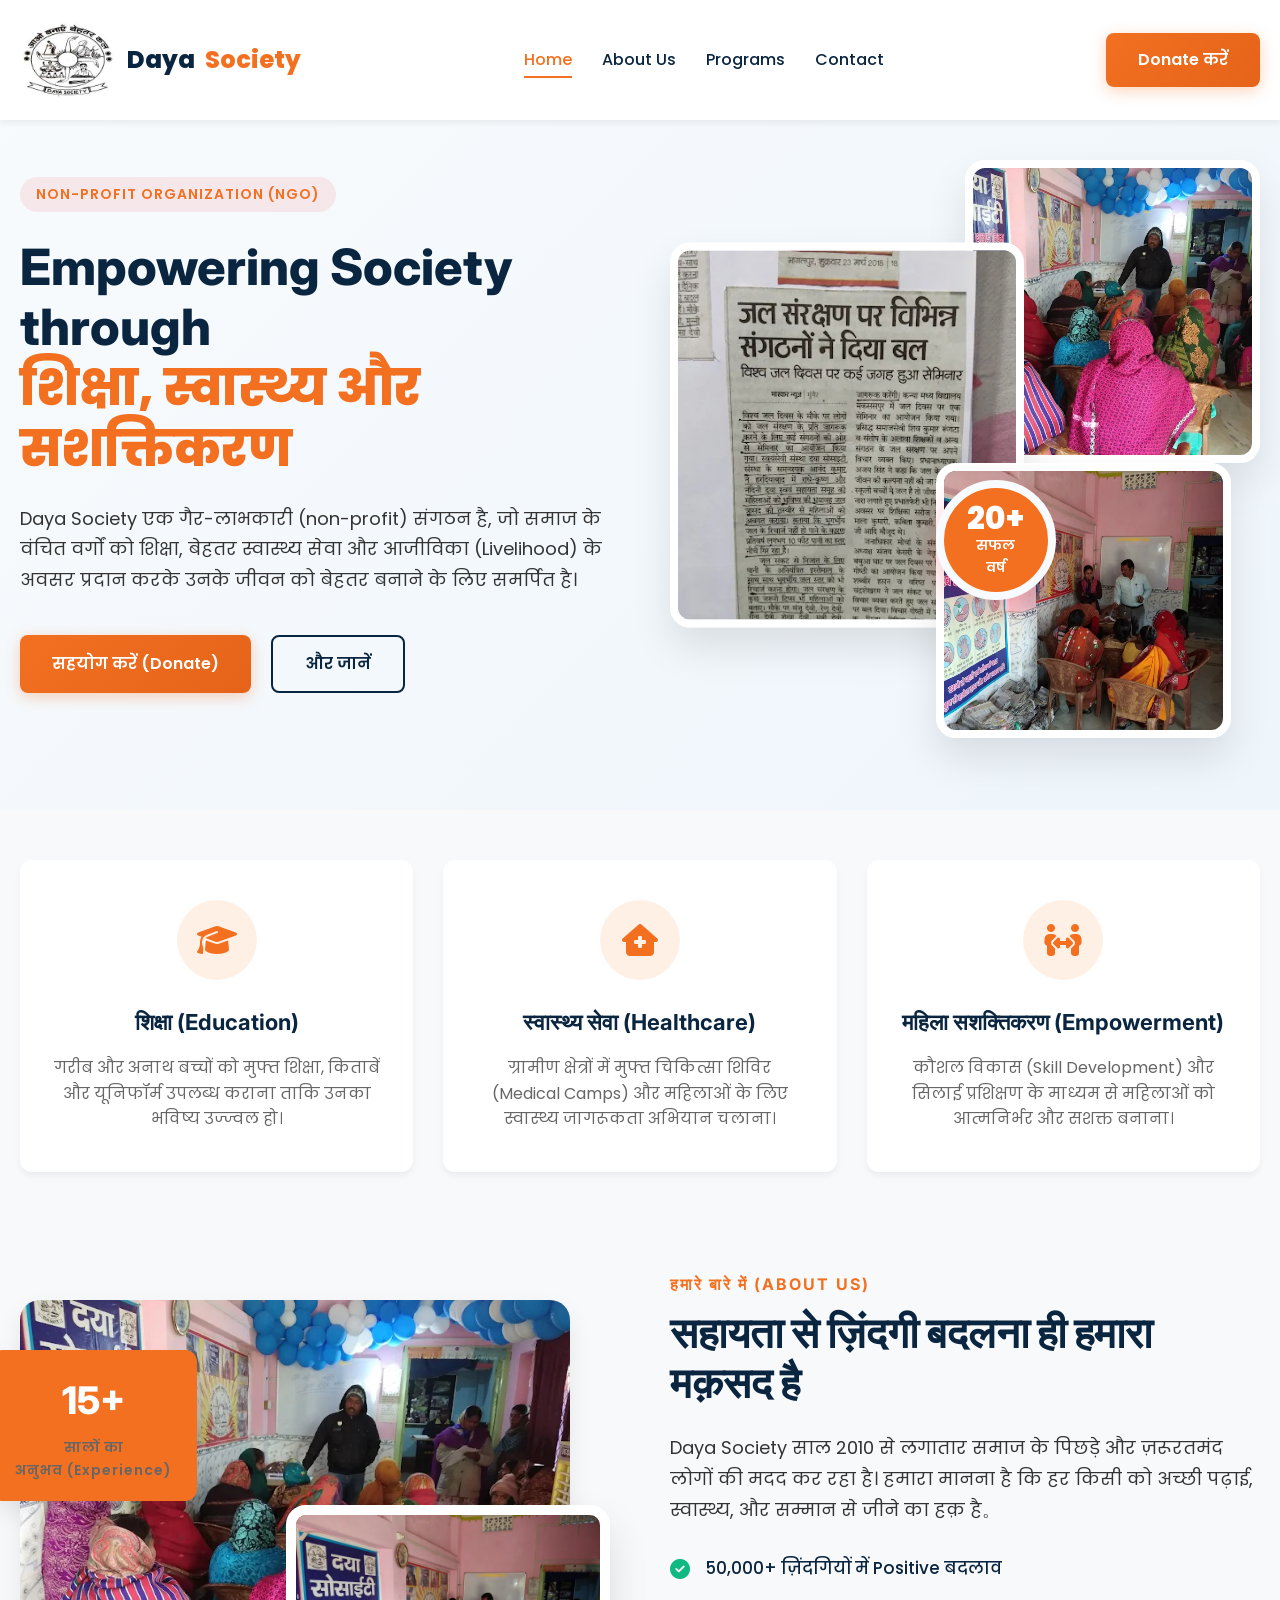
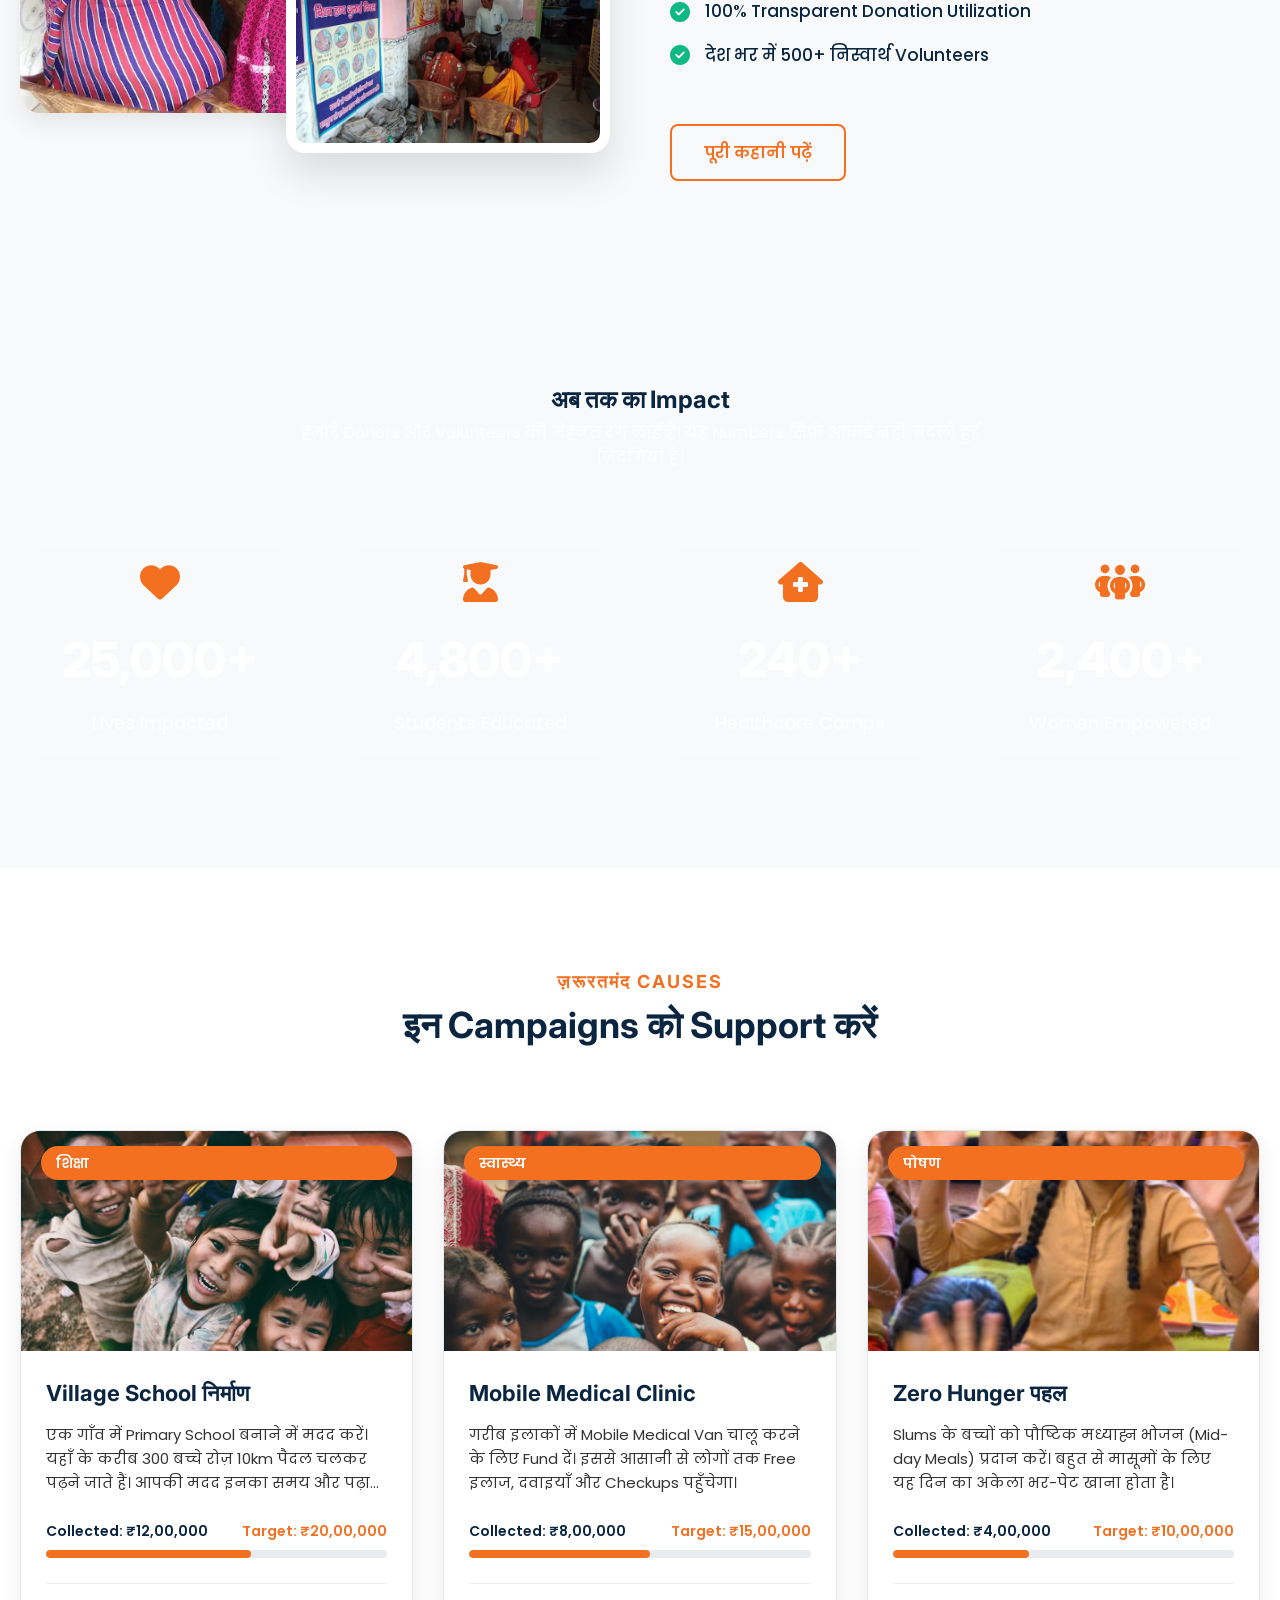
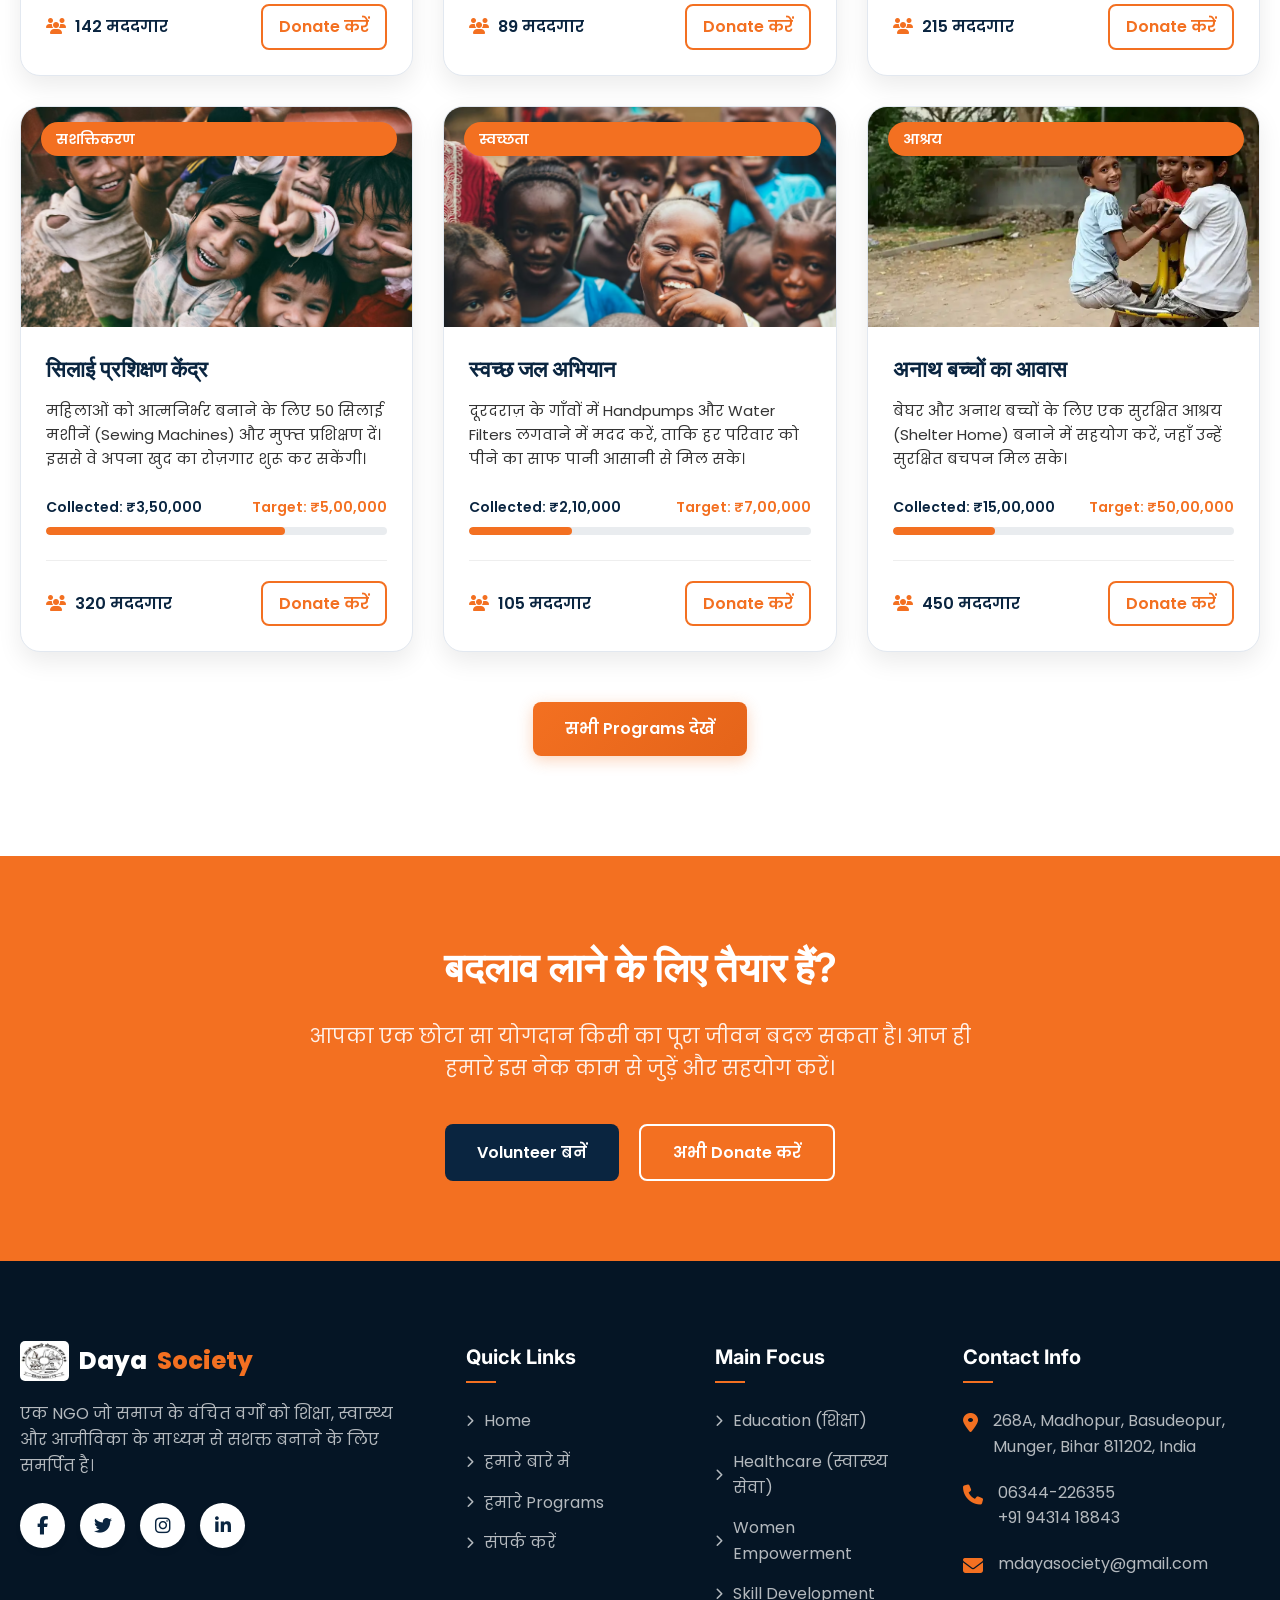
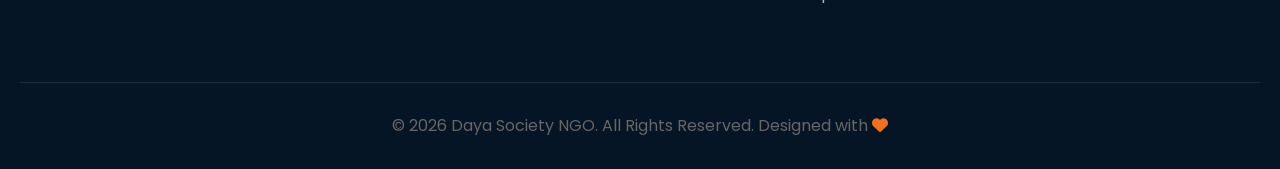
==== index.html @ f386c87f "update name" ====
<!DOCTYPE html>
<html lang="en">

<head>
    <meta charset="UTF-8">
    <meta name="viewport" content="width=device-width, initial-scale=1.0">
    <title>Daya Society | Making a Difference Together</title>
    <!-- Font Awesome for Icons -->
    <link rel="stylesheet" href="https://cdnjs.cloudflare.com/ajax/libs/font-awesome/6.4.0/css/all.min.css">
    <!-- Custom CSS -->
    <link rel="stylesheet" href="style.css">
</head>

<body>

    <!-- NAVBAR -->
    <nav class="navbar" id="navbar" style="margin-bottom: 300px;">
        <div class="container">
            <a href="ngo.html" class="logo">
                <img src="images/logo.jfif" alt="Daya Society Logo" style="height: 80px; border-radius: 5px;">
                Daya<span>Society</span>
            </a>

            <div class="nav-links" id="navLinks">
                <a href="ngo.html" class="nav-link active">Home</a>
                <a href="about.html" class="nav-link">About Us</a>
                <a href="programs.html" class="nav-link">Programs</a>
                <a href="contact.html" class="nav-link">Contact</a>
                <div class="nav-btns d-mobile">
                    <a href="donate.html" class="btn btn-primary">Donate करें</a>
                </div>
            </div>

            <div class="nav-btns">
                <a href="donate.html" class="btn btn-primary">Donate करें</a>
            </div>

            <i class="fa-solid fa-bars mobile-menu-btn" id="menuBtn"></i>
        </div>
    </nav>

    <!-- HERO SECTION -->
    <header class="hero">
        <div class="container">
            <div class="hero-split">
                <!-- Left: Info -->
                <div class="hero-text-side">
                    <div class="hero-badge">NON-PROFIT ORGANIZATION (NGO)</div>
                    <h1>Empowering Society through<br><span>शिक्षा, स्वास्थ्य और सशक्तिकरण</span></h1>
                    <p>Daya Society एक गैर-लाभकारी (non-profit) संगठन है, जो समाज के वंचित वर्गों को शिक्षा, बेहतर
                        स्वास्थ्य सेवा और आजीविका (Livelihood) के अवसर प्रदान करके उनके जीवन को बेहतर बनाने के लिए
                        समर्पित है।</p>
                    <div class="hero-btns">
                        <a href="donate.html" class="btn btn-primary">सहयोग करें (Donate)</a>
                        <a href="about.html" class="btn btn-outline"
                            style="border-color: var(--secondary); color: var(--secondary);">और जानें</a>
                    </div>
                </div>

                <!-- Right: Gallery -->
                <div class="hero-gallery-side">
                    <div class="hero-gallery">
                        <img src="images/unnamed.webp" alt="Daya Society Activity 1" class="gallery-img img-1">
                        <img src="images/unnamed (1).webp" alt="Daya Society Activity 2" class="gallery-img img-2">
                        <img src="images/unnamed (2).webp" alt="Daya Society Activity 3" class="gallery-img img-3">
                        <div class="experience-circle">
                            <span class="exp-number">20+</span>
                            <span class="exp-text">सफल<br>वर्ष</span>
                        </div>
                    </div>
                </div>
            </div>
        </div>
    </header>

    <!-- FEATURES OVERVIEW -->
    <div class="container feature-container">
        <div class="features-grid">
            <div class="feature-card">
                <div class="feature-icon">
                    <i class="fa-solid fa-graduation-cap"></i>
                </div>
                <h3>शिक्षा (Education)</h3>
                <p>गरीब और अनाथ बच्चों को मुफ्त शिक्षा, किताबें और यूनिफॉर्म उपलब्ध कराना ताकि उनका भविष्य उज्ज्वल हो।
                </p>
            </div>
            <div class="feature-card">
                <div class="feature-icon">
                    <i class="fa-solid fa-house-medical"></i>
                </div>
                <h3>स्वास्थ्य सेवा (Healthcare)</h3>
                <p>ग्रामीण क्षेत्रों में मुफ्त चिकित्सा शिविर (Medical Camps) और महिलाओं के लिए स्वास्थ्य जागरूकता
                    अभियान चलाना।</p>
            </div>
            <div class="feature-card">
                <div class="feature-icon">
                    <i class="fa-solid fa-people-arrows"></i>
                </div>
                <h3>महिला सशक्तिकरण (Empowerment)</h3>
                <p>कौशल विकास (Skill Development) और सिलाई प्रशिक्षण के माध्यम से महिलाओं को आत्मनिर्भर और सशक्त बनाना।
                </p>
            </div>
        </div>
    </div>

    <!-- ABOUT SECTION -->
    <section class="section about-preview">
        <div class="container">
            <div class="about-split">
                <div class="about-img-wrapper">
                    <img src="images/unnamed (1).webp" alt="Volunteers helping children" class="about-img-1">
                    <img src="images/unnamed (2).webp" alt="Smiling children" class="about-img-2">
                    <div class="experience-badge">
                        <h2>15+</h2>
                        <p>सालों का<br>अनुभव (Experience)</p>
                    </div>
                </div>

                <div class="about-content">
                    <h3>हमारे बारे में (About Us)</h3>
                    <h2>सहायता से ज़िंदगी बदलना ही हमारा मक़सद है</h2>
                    <p>Daya Society साल 2010 से लगातार समाज के पिछड़े और ज़रूरतमंद लोगों की मदद कर रहा है। हमारा
                        मानना है कि हर किसी को अच्छी पढ़ाई, स्वास्थ्य, और सम्मान से जीने का हक़ है。</p>

                    <ul class="about-list">
                        <li><i class="fa-solid fa-circle-check"></i> 50,000+ ज़िंदगियों में Positive बदलाव</li>
                        <li><i class="fa-solid fa-circle-check"></i> 100% Transparent Donation Utilization</li>
                        <li><i class="fa-solid fa-circle-check"></i> देश भर में 500+ निस्वार्थ Volunteers</li>
                    </ul>

                    <a href="about.html" class="btn btn-outline" style="margin-top: 20px;">पूरी कहानी पढ़ें</a>
                </div>
            </div>
        </div>
    </section>

    <!-- IMPACT STATS -->
    <section class="impact-section">
        <div class="container">
            <div class="section-header">
                <h2>अब तक का Impact</h2>
                <p class="section-subtitle" style="color: rgba(255,255,255,0.8);">हमारे Donors और Volunteers की मेहनत
                    रंग लाई है। यह Numbers सिर्फ आंकड़े नहीं, बदली हुई ज़िंदगियां हैं।</p>
            </div>

            <div class="stats-grid">
                <div class="stat-item">
                    <i class="fa-solid fa-heart stat-icon"></i>
                    <div class="stat-number" id="count1">50000</div>
                    <div class="stat-text">Lives Impacted</div>
                </div>
                <div class="stat-item">
                    <i class="fa-solid fa-user-graduate stat-icon"></i>
                    <div class="stat-number" id="count2">10000</div>
                    <div class="stat-text">Students Educated</div>
                </div>
                <div class="stat-item">
                    <i class="fa-solid fa-house-medical stat-icon"></i>
                    <div class="stat-number" id="count3">500</div>
                    <div class="stat-text">Healthcare Camps</div>
                </div>
                <div class="stat-item">
                    <i class="fa-solid fa-people-group stat-icon"></i>
                    <div class="stat-number" id="count4">5000</div>
                    <div class="stat-text">Women Empowered</div>
                </div>
            </div>
        </div>
    </section>

    <!-- FEATURED CAUSES -->
    <section class="section causes-bg">
        <div class="container">
            <div class="section-header">
                <h3 style="color: var(--primary); font-size: 18px; text-transform: uppercase; letter-spacing: 2px;">
                    ज़रूरतमंद Causes</h3>
                <h2 class="section-title">इन Campaigns को Support करें</h2>
            </div>

            <div class="causes-grid">
                <!-- Cause 1 -->
                <div class="cause-card">
                    <div class="cause-img-wrapper">
                        <span class="cause-category">शिक्षा</span>
                        <img src="images/support1.avif" alt="Education Program" class="cause-img">
                    </div>
                    <div class="cause-content">
                        <h3>Village School निर्माण</h3>
                        <p>एक गाँव में Primary School बनाने में मदद करें। यहाँ के करीब 300 बच्चे रोज़ 10km पैदल चलकर
                            पढ़ने जाते हैं। आपकी मदद इनका समय और पढ़ाई दोनों बचायेगी।</p>
                        <div class="progress-bar-wrap">
                            <div class="progress-labels">
                                <span>Collected: ₹12,00,000</span>
                                <span>Target: ₹20,00,000</span>
                            </div>
                            <div class="progress">
                                <div class="progress-fill" style="width: 60%;"></div>
                            </div>
                        </div>
                        <div class="cause-footer">
                            <span style="font-weight: 600; color: var(--secondary);"><i class="fa-solid fa-users"
                                    style="color: var(--primary); margin-right: 5px;"></i> 142 मददगार</span>
                            <a href="donate.html" class="btn btn-outline" style="padding: 8px 16px;">Donate करें</a>
                        </div>
                    </div>
                </div>

                <!-- Cause 2 -->
                <div class="cause-card">
                    <div class="cause-img-wrapper">
                        <span class="cause-category">स्वास्थ्य</span>
                        <img src="images/support2.avif" alt="Medical Program" class="cause-img">
                    </div>
                    <div class="cause-content">
                        <h3>Mobile Medical Clinic</h3>
                        <p>गरीब इलाकों में Mobile Medical Van चालू करने के लिए Fund दें। इससे आसानी से लोगों तक Free
                            इलाज, दवाइयाँ और Checkups पहुँचेगा।</p>
                        <div class="progress-bar-wrap">
                            <div class="progress-labels">
                                <span>Collected: ₹8,00,000</span>
                                <span>Target: ₹15,00,000</span>
                            </div>
                            <div class="progress">
                                <div class="progress-fill" style="width: 53%;"></div>
                            </div>
                        </div>
                        <div class="cause-footer">
                            <span style="font-weight: 600; color: var(--secondary);"><i class="fa-solid fa-users"
                                    style="color: var(--primary); margin-right: 5px;"></i> 89 मददगार</span>
                            <a href="donate.html" class="btn btn-outline" style="padding: 8px 16px;">Donate करें</a>
                        </div>
                    </div>
                </div>

                <!-- Cause 3 -->
                <div class="cause-card">
                    <div class="cause-img-wrapper">
                        <span class="cause-category">पोषण</span>
                        <img src="images/bal-raksha-thumbnail-9.png" alt="Food Program" class="cause-img">
                    </div>
                    <div class="cause-content">
                        <h3>Zero Hunger पहल</h3>
                        <p>Slums के बच्चों को पौष्टिक मध्याह्न भोजन (Mid-day Meals) प्रदान करें। बहुत से मासूमों के लिए
                            यह दिन का अकेला भर-पेट खाना होता है।</p>
                        <div class="progress-bar-wrap">
                            <div class="progress-labels">
                                <span>Collected: ₹4,00,000</span>
                                <span>Target: ₹10,00,000</span>
                            </div>
                            <div class="progress">
                                <div class="progress-fill" style="width: 40%;"></div>
                            </div>
                        </div>
                        <div class="cause-footer">
                            <span style="font-weight: 600; color: var(--secondary);"><i class="fa-solid fa-users"
                                    style="color: var(--primary); margin-right: 5px;"></i> 215 मददगार</span>
                            <a href="donate.html" class="btn btn-outline" style="padding: 8px 16px;">Donate करें</a>
                        </div>
                    </div>
                </div>

                <!-- Cause 4 -->
                <div class="cause-card">
                    <div class="cause-img-wrapper">
                        <span class="cause-category">सशक्तिकरण</span>
                        <img src="images/support1.avif" alt="Women Empowerment" class="cause-img">
                    </div>
                    <div class="cause-content">
                        <h3>सिलाई प्रशिक्षण केंद्र</h3>
                        <p>महिलाओं को आत्मनिर्भर बनाने के लिए 50 सिलाई मशीनें (Sewing Machines) और मुफ्त प्रशिक्षण दें।
                            इससे वे अपना खुद का रोज़गार शुरू कर सकेंगी।</p>
                        <div class="progress-bar-wrap">
                            <div class="progress-labels">
                                <span>Collected: ₹3,50,000</span>
                                <span>Target: ₹5,00,000</span>
                            </div>
                            <div class="progress">
                                <div class="progress-fill" style="width: 70%;"></div>
                            </div>
                        </div>
                        <div class="cause-footer">
                            <span style="font-weight: 600; color: var(--secondary);"><i class="fa-solid fa-users"
                                    style="color: var(--primary); margin-right: 5px;"></i> 320 मददगार</span>
                            <a href="donate.html" class="btn btn-outline" style="padding: 8px 16px;">Donate करें</a>
                        </div>
                    </div>
                </div>

                <!-- Cause 5 -->
                <div class="cause-card">
                    <div class="cause-img-wrapper">
                        <span class="cause-category">स्वच्छता</span>
                        <img src="images/support2.avif" alt="Clean Water" class="cause-img">
                    </div>
                    <div class="cause-content">
                        <h3>स्वच्छ जल अभियान</h3>
                        <p>दूरदराज़ के गाँवों में Handpumps और Water Filters लगवाने में मदद करें, ताकि हर परिवार को पीने
                            का साफ पानी आसानी से मिल सके।</p>
                        <div class="progress-bar-wrap">
                            <div class="progress-labels">
                                <span>Collected: ₹2,10,000</span>
                                <span>Target: ₹7,00,000</span>
                            </div>
                            <div class="progress">
                                <div class="progress-fill" style="width: 30%;"></div>
                            </div>
                        </div>
                        <div class="cause-footer">
                            <span style="font-weight: 600; color: var(--secondary);"><i class="fa-solid fa-users"
                                    style="color: var(--primary); margin-right: 5px;"></i> 105 मददगार</span>
                            <a href="donate.html" class="btn btn-outline" style="padding: 8px 16px;">Donate करें</a>
                        </div>
                    </div>
                </div>

                <!-- Cause 6 -->
                <div class="cause-card">
                    <div class="cause-img-wrapper">
                        <span class="cause-category">आश्रय</span>
                        <img src="images/donate.webp" alt="Orphanage Support" class="cause-img">
                    </div>
                    <div class="cause-content">
                        <h3>अनाथ बच्चों का आवास</h3>
                        <p>बेघर और अनाथ बच्चों के लिए एक सुरक्षित आश्रय (Shelter Home) बनाने में सहयोग करें, जहाँ उन्हें
                            सुरक्षित बचपन मिल सके।</p>
                        <div class="progress-bar-wrap">
                            <div class="progress-labels">
                                <span>Collected: ₹15,00,000</span>
                                <span>Target: ₹50,00,000</span>
                            </div>
                            <div class="progress">
                                <div class="progress-fill" style="width: 30%;"></div>
                            </div>
                        </div>
                        <div class="cause-footer">
                            <span style="font-weight: 600; color: var(--secondary);"><i class="fa-solid fa-users"
                                    style="color: var(--primary); margin-right: 5px;"></i> 450 मददगार</span>
                            <a href="donate.html" class="btn btn-outline" style="padding: 8px 16px;">Donate करें</a>
                        </div>
                    </div>
                </div>
            </div>

            <div style="text-align: center; margin-top: 50px;">
                <a href="programs.html" class="btn btn-primary">सभी Programs देखें</a>
            </div>
        </div>
    </section>

    <!-- CTA BANNER -->
    <section class="cta-section">
        <div class="container">
            <h2>बदलाव लाने के लिए तैयार हैं?</h2>
            <p>आपका एक छोटा सा योगदान किसी का पूरा जीवन बदल सकता है। आज ही हमारे इस नेक काम से जुड़ें और सहयोग करें।</p>
            <div class="cta-btns" style="display: flex; gap: 20px; justify-content: center; flex-wrap: wrap;">
                <a href="donate.html" class="btn btn-secondary">Volunteer बनें</a>
                <a href="donate.html" class="btn btn-outline">अभी Donate करें</a>
            </div>
        </div>
    </section>

    <!-- FOOTER -->
    <footer class="footer">
        <div class="container">
            <div class="footer-grid">
                <div class="footer-brand">
                    <a href="ngo.html" class="logo">
                        <img src="images/logo.jfif" alt="Daya Society Logo" style="height: 40px; border-radius: 5px;">
                        Daya<span>Society</span>
                    </a>
                    <p>एक NGO जो समाज के वंचित वर्गों को शिक्षा, स्वास्थ्य और आजीविका के माध्यम से सशक्त बनाने के लिए
                        समर्पित है।</p>
                    <div class="social-links">
                        <a href="#" class="social-link"><i class="fa-brands fa-facebook-f"></i></a>
                        <a href="#" class="social-link"><i class="fa-brands fa-twitter"></i></a>
                        <a href="#" class="social-link"><i class="fa-brands fa-instagram"></i></a>
                        <a href="#" class="social-link"><i class="fa-brands fa-linkedin-in"></i></a>
                    </div>
                </div>

                <div class="footer-widget">
                    <h4 class="footer-title">Quick Links</h4>
                    <ul class="footer-links">
                        <li><a href="ngo.html"><i class="fa-solid fa-chevron-right"></i> Home</a></li>
                        <li><a href="about.html"><i class="fa-solid fa-chevron-right"></i> हमारे बारे में</a></li>
                        <li><a href="programs.html"><i class="fa-solid fa-chevron-right"></i> हमारे Programs</a></li>
                        <li><a href="contact.html"><i class="fa-solid fa-chevron-right"></i> संपर्क करें</a></li>
                    </ul>
                </div>

                <div class="footer-widget">
                    <h4 class="footer-title">Main Focus</h4>
                    <ul class="footer-links">
                        <li><a href="#"><i class="fa-solid fa-chevron-right"></i> Education (शिक्षा)</a></li>
                        <li><a href="#"><i class="fa-solid fa-chevron-right"></i> Healthcare (स्वास्थ्य सेवा)</a></li>
                        <li><a href="#"><i class="fa-solid fa-chevron-right"></i> Women Empowerment</a></li>
                        <li><a href="#"><i class="fa-solid fa-chevron-right"></i> Skill Development</a></li>
                    </ul>
                </div>

                <div class="footer-widget">
                    <h4 class="footer-title">Contact Info</h4>
                    <ul class="footer-contact footer-links">
                        <li>
                            <i class="fa-solid fa-location-dot"></i>
                            <span>268A, Madhopur, Basudeopur, Munger, Bihar 811202, India</span>
                        </li>
                        <li>
                            <i class="fa-solid fa-phone"></i>
                            <span>06344-226355<br>+91 94314 18843</span>
                        </li>
                        <li>
                            <i class="fa-solid fa-envelope"></i>
                            <span>mdayasociety@gmail.com</span>
                        </li>
                    </ul>
                </div>
            </div>

            <div class="footer-bottom">
                <p>&copy; 2026 Daya Society NGO. All Rights Reserved. Designed with <i class="fa-solid fa-heart"
                        style="color: var(--primary);"></i></p>
            </div>
        </div>
    </footer>

    <!-- SCRIPTS -->
    <script>
        // Navbar scroll effect
        window.addEventListener('scroll', () => {
            const navbar = document.getElementById('navbar');
            if (window.scrollY > 50) {
                navbar.style.padding = '15px 0';
                navbar.style.boxShadow = '0 5px 20px rgba(0,0,0,0.1)';
            } else {
                navbar.style.padding = '20px 0';
                navbar.style.boxShadow = '0 4px 6px rgba(0,0,0,0.05)';
            }
        });

        // Mobile menu toggle
        const menuBtn = document.getElementById('menuBtn');
        const navLinks = document.getElementById('navLinks');

        menuBtn.addEventListener('click', () => {
            navLinks.classList.toggle('active');
            if (navLinks.classList.contains('active')) {
                menuBtn.classList.remove('fa-bars');
                menuBtn.classList.add('fa-xmark');
            } else {
                menuBtn.classList.remove('fa-xmark');
                menuBtn.classList.add('fa-bars');
            }
        });

        // Counter Animation for Impact Stats
        const counters = [
            { id: 'count1', target: 50000, suffix: '+' },
            { id: 'count2', target: 10000, suffix: '+' },
            { id: 'count3', target: 500, suffix: '+' },
            { id: 'count4', target: 5000, suffix: '+' }
        ];

        let started = false;

        function startCounters() {
            if (started) return;
            started = true;

            counters.forEach(counter => {
                const element = document.getElementById(counter.id);
                const target = counter.target;
                const duration = 2000; // ms
                const steps = 50;
                const stepValue = target / steps;
                let current = 0;

                const timer = setInterval(() => {
                    current += stepValue;
                    if (current >= target) {
                        element.innerText = target.toLocaleString() + counter.suffix;
                        clearInterval(timer);
                    } else {
                        element.innerText = Math.floor(current).toLocaleString() + counter.suffix;
                    }
                }, duration / steps);
            });
        }

        // Use Intersection Observer to trigger counter when visible
        const observer = new IntersectionObserver((entries) => {
            if (entries[0].isIntersecting) {
                startCounters();
            }
        });

        const impactSection = document.querySelector('.impact-section');
        if (impactSection) {
            observer.observe(impactSection);
        }

    </script>
</body>

</html>
---- style.css ----
@import url('https://fonts.googleapis.com/css2?family=Poppins:wght@300;400;500;600;700;800&family=Inter:wght@400;500;600;700&display=swap');

:root {
    --primary: #F37021;
    --primary-dark: #D95A13;
    --primary-light: #FF975A;
    --secondary: #0A2540;
    --secondary-light: #163C65;
    --text-main: #333333;
    --text-muted: #666666;
    --bg-light: #F8F9FA;
    --bg-white: #FFFFFF;
    --border-color: #E2E8F0;
    --success: #10B981;
    --shadow-sm: 0 4px 6px rgba(0, 0, 0, 0.05);
    --shadow-md: 0 10px 25px rgba(0, 0, 0, 0.08);
    --shadow-lg: 0 20px 40px rgba(0, 0, 0, 0.12);
    --radius-sm: 8px;
    --radius-md: 12px;
    --radius-lg: 20px;
    --transition: all 0.3s ease;
}

/* RESET */
* {
    margin: 0;
    padding: 0;
    box-sizing: border-box;
    font-family: 'Poppins', sans-serif;
    scroll-behavior: smooth;
}

body {
    color: var(--text-main);
    background-color: var(--bg-light);
    line-height: 1.6;
    overflow-x: hidden;
}

h1,
h2,
h3,
h4,
h5,
h6 {
    font-family: 'Inter', sans-serif;
    color: var(--secondary);
    font-weight: 700;
}

p {
    color: var(--text-muted);
}

a {
    text-decoration: none;
    color: inherit;
    transition: var(--transition);
}

img {
    max-width: 100%;
    height: auto;
    display: block;
}

/* UTILITIES */
.container {
    width: 100%;
    max-width: 1280px;
    margin: 0 auto;
    padding: 0 20px;
}

.section {
    padding: 100px 0;
}

.section-header {
    text-align: center;
    margin-bottom: 60px;
    max-width: 700px;
    margin-inline: auto;
}

.section-title {
    font-size: 36px;
    margin-bottom: 15px;
    position: relative;
    display: inline-block;
}

.section-title::after {
    content: '';
    position: absolute;
    bottom: -10px;
    left: 50%;
    transform: translateX(-50%);
    width: 60px;
    height: 4px;
    /* background-color: var(--primary); */
    border-radius: 2px;
}

.section-subtitle {
    font-size: 16px;
    color: var(--text-muted);
}

.btn {
    display: inline-flex;
    align-items: center;
    justify-content: center;
    padding: 14px 32px;
    font-weight: 600;
    font-size: 16px;
    border-radius: var(--radius-sm);
    cursor: pointer;
    transition: var(--transition);
    border: none;
    outline: none;
    text-align: center;
}

.btn-primary {
    background: linear-gradient(135deg, var(--primary) 0%, var(--primary-dark) 100%);
    color: white;
    box-shadow: 0 4px 15px rgba(243, 112, 33, 0.3);
    border: none;
    background-size: 200% auto;
    transition: all 0.4s cubic-bezier(0.16, 1, 0.3, 1);
}

.btn-primary:hover {
    background-position: right center;
    transform: translateY(-3px);
    box-shadow: 0 10px 25px rgba(243, 112, 33, 0.5);
}

.btn-secondary {
    background-color: var(--secondary);
    color: white;
}

.btn-secondary:hover {
    background-color: var(--secondary-light);
    transform: translateY(-2px);
}

.btn-outline {
    background-color: transparent;
    border: 2px solid var(--primary);
    color: var(--primary);
}

.btn-outline:hover {
    background-color: var(--primary);
    color: white;
}

/* NAVBAR */
.navbar {
    position: fixed;
    top: 0;
    left: 0;
    width: 100%;
    z-index: 1000;
    padding: 20px 0;
    background: rgba(255, 255, 255, 0.95);
    backdrop-filter: blur(10px);
    box-shadow: var(--shadow-sm);
    transition: var(--transition);
}

.navbar .container {
    display: flex;
    justify-content: space-between;
    align-items: center;
}

.logo {
    display: flex;
    align-items: center;
    gap: 10px;
    font-size: 24px;
    font-weight: 800;
    color: var(--secondary);
}

.logo span {
    color: var(--primary);
}

.logo-icon {
    width: 40px;
    height: 40px;
    background: var(--primary);
    border-radius: 50%;
    display: flex;
    align-items: center;
    justify-content: center;
    color: white;
    font-size: 20px;
}

.nav-links {
    display: flex;
    align-items: center;
    gap: 30px;
}

.nav-link {
    font-weight: 500;
    color: var(--secondary);
    position: relative;
}

.nav-link::after {
    content: '';
    position: absolute;
    bottom: -5px;
    left: 0;
    width: 0;
    height: 2px;
    background-color: var(--primary);
    transition: var(--transition);
}

.nav-link:hover {
    color: var(--primary);
}

.nav-link:hover::after,
.nav-link.active::after {
    width: 100%;
}

.nav-link.active {
    color: var(--primary);
}

.mobile-menu-btn {
    display: none;
    font-size: 24px;
    cursor: pointer;
    color: var(--secondary);
}

.d-mobile {
    display: none !important;
}

/* HERO SECTION RE-DESIGN */
.hero {
    min-height: 90vh;
    background: linear-gradient(135deg, #f8fbfd 0%, #eef5fb 100%);
    display: flex;
    align-items: center;
    position: relative;
    padding: 120px 0 60px 0;
    overflow: hidden;
}

.hero-split {
    display: grid;
    grid-template-columns: 1fr 1fr;
    gap: 60px;
    align-items: center;
}

.hero-text-side {
    max-width: 600px;
    z-index: 2;
}

.hero-badge {
    display: inline-block;
    padding: 6px 16px;
    background: rgba(230, 57, 70, 0.1);
    color: var(--primary);
    border-radius: 50px;
    font-size: 14px;
    font-weight: 600;
    margin-bottom: 25px;
    letter-spacing: 1px;
}

.hero h1 {
    font-size: 50px;
    font-weight: 800;
    color: var(--secondary);
    line-height: 1.2;
    margin-bottom: 25px;
}

.hero h1 span {
    color: var(--primary);
}

.hero p {
    font-size: 18px;
    color: var(--text-light);
    line-height: 1.7;
    margin-bottom: 40px;
}

.hero-btns {
    display: flex;
    gap: 20px;
}

/* HERO GALLERY CSS */
.hero-gallery-side {
    position: relative;
    height: 550px;
    display: flex;
    align-items: center;
    justify-content: center;
}

.hero-gallery {
    position: relative;
    width: 100%;
    height: 100%;
}

.gallery-img {
    position: absolute;
    border-radius: 20px;
    box-shadow: 0 20px 40px rgba(0,0,0,0.1);
    object-fit: cover;
    transition: transform 0.4s ease;
}

.gallery-img:hover {
    transform: translateY(-10px);
    z-index: 10;
}

.img-1 {
    width: 60%;
    height: 70%;
    left: 0;
    top: 50%;
    transform: translateY(-50%);
    z-index: 2;
    border: 8px solid white;
}

.img-2 {
    width: 50%;
    height: 55%;
    right: 0;
    top: 0;
    z-index: 1;
    border: 8px solid white;
}

.img-3 {
    width: 50%;
    height: 50%;
    right: 5%;
    bottom: -5%;
    z-index: 3;
    border: 8px solid white;
}

.experience-circle {
    position: absolute;
    bottom: 20%;
    left: 45%;
    width: 120px;
    height: 120px;
    background: var(--primary);
    border-radius: 50%;
    display: flex;
    flex-direction: column;
    align-items: center;
    justify-content: center;
    color: white;
    z-index: 5;
    box-shadow: 0 10px 30px rgba(230, 57, 70, 0.3);
    border: 8px solid #f8fbfd;
    animation: float 4s ease-in-out infinite;
}

.exp-number {
    font-size: 32px;
    font-weight: 800;
    line-height: 1;
}

.exp-text {
    font-size: 14px;
    text-align: center;
    font-weight: 600;
}

@keyframes float {
    0% { transform: translateY(0px); }
    50% { transform: translateY(-15px); }
    100% { transform: translateY(0px); }
}

@media (max-width: 991px) {
    .hero-split {
        grid-template-columns: 1fr;
        text-align: center;
        gap: 60px;
    }
    
    .hero-text-side {
        margin: 0 auto;
    }
    
    .hero-btns {
        justify-content: center;
    }
    
    .hero-gallery-side {
        height: 450px;
    }
    
    .hero h1 {
        font-size: 40px;
    }
}

@media (max-width: 576px) {
    .hero-gallery-side {
        height: 350px;
    }
    
    .hero h1 {
        font-size: 32px;
    }
}

/* FEATURES / ABOUT PREVIEW */
.features-grid {
    display: grid;
    grid-template-columns: repeat(auto-fit, minmax(300px, 1fr));
    gap: 30px;
    margin-top: 50px;
    position: relative;
    z-index: 10;
}

.feature-card {
    background: var(--bg-white);
    padding: 40px 30px;
    border-radius: var(--radius-md);
    box-shadow: var(--shadow-sm);
    text-align: center;
    transition: all 0.4s cubic-bezier(0.16, 1, 0.3, 1);
    position: relative;
    overflow: hidden;
}

.feature-card::before {
    content: '';
    position: absolute;
    top: 0;
    left: 0;
    right: 0;
    height: 4px;
    background: var(--primary);
    transform: scaleX(0);
    transform-origin: left;
    transition: transform 0.4s ease;
}

.feature-card:hover {
    transform: translateY(-10px);
    box-shadow: var(--shadow-lg);
}

.feature-card:hover::before {
    transform: scaleX(1);
}

.feature-icon {
    width: 80px;
    height: 80px;
    background: #FFF0E6;
    color: var(--primary);
    border-radius: 50%;
    display: flex;
    align-items: center;
    justify-content: center;
    font-size: 32px;
    margin: 0 auto 25px;
    transition: var(--transition);
}

.feature-card:hover .feature-icon {
    background: var(--primary);
    color: white;
}

.feature-card h3 {
    font-size: 22px;
    margin-bottom: 15px;
}

/* ABOUT SECTION */
.about-split {
    display: grid;
    grid-template-columns: 1fr 1fr;
    gap: 60px;
    align-items: center;
}

.about-img-wrapper {
    position: relative;
}

.about-img-1 {
    width: 80%;
    border-radius: var(--radius-lg);
    box-shadow: var(--shadow-lg);
}

.about-img-2 {
    position: absolute;
    bottom: -20px;
    right: 0;
    width: 50%;
    border-radius: var(--radius-lg);
    border: 10px solid var(--bg-light);
    box-shadow: var(--shadow-md);
}

.experience-badge {
    position: absolute;
    top: 30px;
    left: -30px;
    background: var(--primary);
    color: white;
    padding: 20px;
    border-radius: var(--radius-md);
    text-align: center;
    box-shadow: var(--shadow-md);
}

.experience-badge h2 {
    color: white;
    font-size: 36px;
    margin: 0;
}

.about-content h3 {
    color: var(--primary);
    font-size: 18px;
    text-transform: uppercase;
    letter-spacing: 2px;
    margin-bottom: 10px;
}

.about-content h2 {
    font-size: 40px;
    line-height: 1.2;
    margin-bottom: 25px;
}

.about-list {
    margin: 30px 0;
    list-style: none;
}

.about-list li {
    display: flex;
    align-items: center;
    gap: 15px;
    margin-bottom: 15px;
    font-weight: 500;
    color: var(--secondary);
}

.about-list li i {
    color: var(--success);
    font-size: 20px;
}

/* CAUSES / PROGRAMS */
.causes-bg {
    background-color: var(--bg-white);
}

.causes-grid {
    display: grid;
    grid-template-columns: repeat(auto-fit, minmax(350px, 1fr));
    gap: 30px;
}

.cause-card {
    background: var(--bg-white);
    border-radius: var(--radius-md);
    overflow: hidden;
    box-shadow: var(--shadow-sm);
    transition: var(--transition);
    border: 1px solid var(--border-color);
}

.cause-card:hover {
    box-shadow: var(--shadow-lg);
    transform: translateY(-5px);
}

.cause-img {
    height: 240px;
    width: 100%;
    object-fit: cover;
    transition: var(--transition);
}

.cause-card:hover .cause-img {
    transform: scale(1.05);
}

.cause-img-wrapper {
    overflow: hidden;
    position: relative;
}

.cause-category {
    position: absolute;
    top: 20px;
    left: 20px;
    background: var(--primary);
    color: white;
    padding: 5px 15px;
    border-radius: 50px;
    font-size: 14px;
    font-weight: 600;
    z-index: 2;
}

.cause-content {
    padding: 30px;
}

.cause-content h3 {
    font-size: 22px;
    margin-bottom: 15px;
}

.cause-content p {
    margin-bottom: 20px;
    display: -webkit-box;
    -webkit-line-clamp: 3;
    line-clamp: 3;
    -webkit-box-orient: vertical;
    overflow: hidden;
}

.progress-bar-wrap {
    margin-bottom: 20px;
}

.progress-labels {
    display: flex;
    justify-content: space-between;
    font-size: 14px;
    margin-bottom: 8px;
    font-weight: 600;
    color: var(--secondary);
}

.progress-labels span:last-child {
    color: var(--primary);
}

.progress {
    height: 8px;
    background: #E2E8F0;
    border-radius: 10px;
    overflow: hidden;
}

.progress-fill {
    height: 100%;
    background: var(--primary);
    border-radius: 10px;
    position: relative;
}

.cause-footer {
    display: flex;
    justify-content: space-between;
    align-items: center;
    padding-top: 20px;
    border-top: 1px solid var(--border-color);
}

/* IMPACT STATS */
.impact-section {
    background: linear-gradient(rgba(10, 37, 64, 0.9), rgba(10, 37, 64, 0.9)),
        url('https://images.unsplash.com/photo-1593113580332-ceb4b8a2e7c4?q=80&w=2070&auto=format&fit=crop');
    background-size: cover;
    background-attachment: fixed;
    color: white;
    padding: 100px 0;
}

.stats-grid {
    display: grid;
    grid-template-columns: repeat(auto-fit, minmax(200px, 1fr));
    gap: 40px;
    text-align: center;
}

.stat-item {
    padding: 30px;
    background: rgba(255, 255, 255, 0.05);
    border-radius: var(--radius-md);
    border: 1px solid rgba(255, 255, 255, 0.1);
    backdrop-filter: blur(10px);
}

.stat-icon {
    font-size: 40px;
    color: var(--primary);
    margin-bottom: 20px;
}

.stat-number {
    font-size: 48px;
    font-weight: 800;
    font-family: 'Inter', sans-serif;
    margin-bottom: 10px;
    color: white;
}

.stat-text {
    font-size: 18px;
    font-weight: 500;
    color: rgba(255, 255, 255, 0.8);
}

/* CTA SECTION */
.cta-section {
    background-color: var(--primary);
    padding: 80px 0;
    text-align: center;
    color: white;
}

.cta-section h2 {
    color: white;
    font-size: 40px;
    margin-bottom: 20px;
}

.cta-section p {
    color: rgba(255, 255, 255, 0.9);
    font-size: 20px;
    max-width: 700px;
    margin: 0 auto 40px;
}

.cta-btns .btn-secondary {
    background: var(--secondary);
    color: white;
}

.cta-btns .btn-secondary:hover {
    background: var(--secondary-light);
}

.cta-btns .btn-outline {
    border-color: white;
    color: white;
}

.cta-btns .btn-outline:hover {
    background: white;
    color: var(--primary);
}

/* FOOTER */
.footer {
    background-color: #051525;
    color: rgba(255, 255, 255, 0.7);
    padding: 80px 0 30px;
}

.footer-grid {
    display: grid;
    grid-template-columns: 2fr 1fr 1fr 1.5fr;
    gap: 50px;
    margin-bottom: 60px;
}

.footer-brand .logo {
    color: white;
    margin-bottom: 20px;
}

.footer-brand p {
    color: rgba(255, 255, 255, 0.7);
    margin-bottom: 25px;
}

.social-links {
    display: flex;
    gap: 15px;
}

.social-link {
    width: 40px;
    height: 40px;
    background: rgba(255, 255, 255, 0.1);
    display: flex;
    align-items: center;
    justify-content: center;
    border-radius: 50%;
    color: white;
    transition: var(--transition);
}

.social-link:hover {
    background: var(--primary);
    transform: translateY(-3px);
}

.footer-title {
    color: white;
    font-size: 20px;
    margin-bottom: 25px;
    position: relative;
    padding-bottom: 10px;
}

.footer-title::after {
    content: '';
    position: absolute;
    bottom: 0;
    left: 0;
    width: 30px;
    height: 2px;
    background: var(--primary);
}

.footer-links {
    list-style: none;
}

.footer-links li {
    margin-bottom: 15px;
}

.footer-links a {
    color: rgba(255, 255, 255, 0.7);
    display: flex;
    align-items: center;
    gap: 10px;
    transition: var(--transition);
}

.footer-links a:hover {
    color: var(--primary);
    padding-left: 5px;
}

.footer-links a i {
    font-size: 12px;
}

.footer-contact li {
    display: flex;
    gap: 15px;
    margin-bottom: 20px;
}

.footer-contact i {
    color: var(--primary);
    font-size: 20px;
    margin-top: 5px;
}

.footer-bottom {
    text-align: center;
    padding-top: 30px;
    border-top: 1px solid rgba(255, 255, 255, 0.1);
}

/* RESPONSIVE DESIGN */
@media (max-width: 1024px) {
    .about-split {
        grid-template-columns: 1fr;
        gap: 80px;
    }

    .about-img-wrapper {
        max-width: 600px;
        margin: 0 auto;
    }

    .footer-grid {
        grid-template-columns: 1fr 1fr;
    }
}

@media (max-width: 768px) {
    .nav-links {
        position: absolute;
        top: 100%;
        left: 0;
        width: 100%;
        background: white;
        flex-direction: column;
        padding: 20px;
        box-shadow: var(--shadow-md);
        clip-path: polygon(0 0, 100% 0, 100% 0, 0 0);
        opacity: 0;
        visibility: hidden;
        transform: translateY(-10px);
        transition: all 0.4s cubic-bezier(0.16, 1, 0.3, 1);
        gap: 20px;
    }

    .nav-links.active {
        clip-path: polygon(0 0, 100% 0, 100% 100%, 0 100%);
        opacity: 1;
        visibility: visible;
        transform: translateY(0);
    }

    .mobile-menu-btn {
        display: block;
    }

    .nav-btns {
        display: none;
    }

    .d-mobile {
        display: block !important;
    }

    .hero {
        text-align: center;
    }

    .hero-content {
        margin: 0 auto;
    }

    .hero h1 {
        font-size: 40px;
    }

    .hero-btns {
        justify-content: center;
    }

    .features-grid {
        margin-top: -30px;
    }

    .footer-grid {
        grid-template-columns: 1fr;
    }

    .contact-grid {
        grid-template-columns: 1fr;
        gap: 30px;
    }

    .causes-grid,
    .donate-options {
        grid-template-columns: 1fr;
    }

    .section {
        padding: 70px 0;
    }
}

@media (max-width: 480px) {
    .hero {
        padding-top: 100px;
        min-height: 100vh;
    }

    .hero h1 {
        font-size: 32px;
        line-height: 1.2;
    }

    .hero p {
        font-size: 16px;
    }

    .hero-btns {
        flex-direction: column;
        align-items: center;
    }

    .hero-btns .btn {
        width: 100%;
        max-width: 250px;
    }

    .about-img-1 {
        width: 100%;
    }

    .about-img-2 {
        display: none;
    }

    .experience-badge {
        left: 10px;
        top: 10px;
        padding: 12px;
    }

    .experience-badge h2 {
        font-size: 28px;
    }

    .section {
        padding: 50px 0;
    }

    .section-title {
        font-size: 28px;
    }

    .page-header {
        height: 300px;
        margin-top: 70px;
    }

    .page-header h1 {
        font-size: 32px;
    }

    .about-content h2 {
        font-size: 28px;
    }

    .stat-number {
        font-size: 36px;
    }

    .footer-title {
        font-size: 18px;
    }

    .custom-donate,
    .contact-info-card,
    .contact-form-card,
    .cause-content {
        padding: 25px 20px;
    }
}

/* PAGE HEADERS (For inner pages) */
.page-header {
    height: 400px;
    background: linear-gradient(rgba(10, 37, 64, 0.8), rgba(10, 37, 64, 0.8)),
        url('https://images.unsplash.com/photo-1593113630400-ea4288922497?q=80&w=2070&auto=format&fit=crop');
    background-size: cover;
    background-position: center;
    display: flex;
    align-items: center;
    justify-content: center;
    text-align: center;
    position: relative;
    margin-top: 80px;
}

.page-header h1 {
    font-size: 48px;
    color: white;
    margin-bottom: 15px;
}

.breadcrumb {
    display: flex;
    gap: 10px;
    justify-content: center;
    color: rgba(255, 255, 255, 0.8);
    font-weight: 500;
}

.breadcrumb a {
    color: var(--primary);
}

.breadcrumb a:hover {
    color: white;
}

/* CONTACT PAGE */
.contact-grid {
    display: grid;
    grid-template-columns: 1fr 2fr;
    gap: 50px;
}

.contact-info-card {
    background: var(--bg-white);
    padding: 40px;
    border-radius: var(--radius-md);
    box-shadow: var(--shadow-md);
    height: 100%;
}

.contact-info-item {
    display: flex;
    gap: 20px;
    margin-bottom: 30px;
}

.contact-info-item i {
    width: 50px;
    height: 50px;
    background: #FFF0E6;
    color: var(--primary);
    display: flex;
    align-items: center;
    justify-content: center;
    border-radius: 50%;
    font-size: 20px;
    flex-shrink: 0;
}

.contact-info-item h4 {
    margin-bottom: 5px;
    font-size: 18px;
}

.contact-form-card {
    background: var(--bg-white);
    padding: 40px;
    border-radius: var(--radius-md);
    box-shadow: var(--shadow-md);
}

.form-group {
    margin-bottom: 20px;
}

.form-control {
    width: 100%;
    padding: 15px 20px;
    border: 1px solid var(--border-color);
    border-radius: var(--radius-sm);
    font-family: 'Poppins', sans-serif;
    font-size: 16px;
    transition: var(--transition);
    background-color: var(--bg-light);
}

.form-control:focus {
    outline: none;
    border-color: var(--primary);
    background-color: white;
    box-shadow: 0 0 0 3px rgba(243, 112, 33, 0.1);
}

textarea.form-control {
    resize: vertical;
    min-height: 150px;
}

/* DONATE PAGE */
.donate-options {
    display: grid;
    grid-template-columns: repeat(auto-fit, minmax(300px, 1fr));
    gap: 30px;
    margin-bottom: 50px;
}

.donate-tier {
    background: var(--bg-white);
    border: 2px solid var(--border-color);
    border-radius: var(--radius-md);
    padding: 40px 30px;
    text-align: center;
    transition: var(--transition);
    position: relative;
}

.donate-tier:hover {
    border-color: var(--primary);
    box-shadow: var(--shadow-lg);
    transform: translateY(-5px);
}

.donate-tier.popular {
    border-color: var(--primary);
    box-shadow: var(--shadow-md);
}

.popular-badge {
    position: absolute;
    top: -15px;
    left: 50%;
    transform: translateX(-50%);
    background: var(--primary);
    color: white;
    padding: 5px 20px;
    border-radius: 50px;
    font-weight: 600;
    font-size: 14px;
}

.tier-amount {
    font-size: 48px;
    font-weight: 800;
    color: var(--secondary);
    margin: 20px 0;
    font-family: 'Inter', sans-serif;
}

.tier-amount span {
    font-size: 24px;
    color: var(--text-muted);
}

.tier-desc {
    margin-bottom: 30px;
    color: var(--text-muted);
}

.custom-donate {
    background: var(--bg-white);
    padding: 50px;
    border-radius: var(--radius-md);
    box-shadow: var(--shadow-md);
    text-align: center;
    max-width: 800px;
    margin: 0 auto;
}

.amount-input {
    display: flex;
    max-width: 400px;
    margin: 20px auto 30px;
    position: relative;
}

.currency-symbol {
    position: absolute;
    left: 20px;
    top: 50%;
    transform: translateY(-50%);
    font-size: 24px;
    font-weight: 700;
    color: var(--secondary);
}

.amount-input input {
    width: 100%;
    padding: 15px 20px 15px 50px;
    font-size: 24px;
    font-weight: 700;
    font-family: 'Inter', sans-serif;
    color: var(--secondary);
    border: 2px solid var(--border-color);
    border-radius: var(--radius-sm);
    text-align: center;
}

.amount-input input:focus {
    outline: none;
    border-color: var(--primary);
}

/* =========================================================================
   CONTACT PAGE STYLES
   ========================================================================= */

.contact-grid {
    display: grid;
    grid-template-columns: 1fr 1fr;
    gap: 50px;
    margin-top: 40px;
}

@media (max-width: 768px) {
    .contact-grid {
        grid-template-columns: 1fr;
        gap: 30px;
    }
}

.contact-info h3 {
    font-size: 28px;
    margin-bottom: 15px;
    color: var(--secondary);
}

.info-item {
    display: flex;
    gap: 20px;
    margin-bottom: 30px;
    align-items: flex-start;
}

.info-icon {
    width: 50px;
    height: 50px;
    background: rgba(230, 57, 70, 0.1);
    color: var(--primary);
    display: flex;
    align-items: center;
    justify-content: center;
    border-radius: 50%;
    font-size: 20px;
    flex-shrink: 0;
}

.info-item h4 {
    font-size: 18px;
    margin-bottom: 5px;
    color: var(--secondary);
}

.info-item p {
    color: var(--text-light);
    line-height: 1.6;
}

.social-links {
    display: flex;
    gap: 15px;
}

.social-link {
    width: 45px;
    height: 45px;
    border-radius: 50%;
    background: var(--bg-white);
    box-shadow: var(--shadow-sm);
    display: flex;
    align-items: center;
    justify-content: center;
    color: var(--secondary);
    text-decoration: none;
    transition: var(--transition);
    font-size: 18px;
}

.social-link:hover {
    background: var(--primary);
    color: white;
    transform: translateY(-3px);
}

.contact-form-container {
    background: var(--bg-white);
    padding: 40px;
    border-radius: var(--radius-lg);
    box-shadow: var(--shadow-lg);
}

.contact-form-container h3 {
    font-size: 24px;
    margin-bottom: 30px;
    color: var(--secondary);
    text-align: center;
}

.form-group {
    margin-bottom: 25px;
}

.form-label {
    display: block;
    margin-bottom: 10px;
    font-weight: 500;
    color: var(--secondary);
}

.form-control {
    width: 100%;
    padding: 15px;
    border: 1px solid var(--border-color);
    border-radius: var(--radius-sm);
    font-family: inherit;
    font-size: 16px;
    color: var(--text-dark);
    transition: var(--transition);
    background: #fdfdfd;
}

.form-control:focus {
    outline: none;
    border-color: var(--primary);
    box-shadow: 0 0 0 4px rgba(230, 57, 70, 0.1);
}

textarea.form-control {
    resize: vertical;
    min-height: 120px;
}

/* =========================================================================
   ABOUT US PAGE & HOMEPAGE PREVIEW STYLES
   ========================================================================= */

.about-split {
    display: grid;
    grid-template-columns: 1fr 1fr;
    gap: 60px;
    align-items: center;
}

.about-img-wrapper {
    position: relative;
    padding-right: 40px;
    padding-bottom: 40px;
}

.about-img-1 {
    width: 100%;
    border-radius: var(--radius-lg);
    box-shadow: var(--shadow-md);
    display: block;
    object-fit: cover;
}

.about-img-2 {
    position: absolute;
    width: 55%;
    right: 0;
    bottom: 0;
    border: 10px solid var(--bg-white);
    border-radius: var(--radius-lg);
    box-shadow: var(--shadow-lg);
    object-fit: cover;
}

.experience-badge {
    position: absolute;
    top: 50px;
    left: -30px;
    background: var(--primary);
    color: white;
    padding: 20px 25px;
    border-radius: var(--radius-md);
    box-shadow: var(--shadow-md);
    text-align: center;
    animation: float 4s ease-in-out infinite;
}

.experience-badge h2 {
    font-size: 38px;
    margin-bottom: 5px;
    color: white;
    font-weight: 800;
}

.experience-badge p {
    font-size: 14px;
    margin: 0;
    font-weight: 600;
    letter-spacing: 1px;
}

.about-content h3 {
    color: var(--primary);
    text-transform: uppercase;
    letter-spacing: 2px;
    font-size: 16px;
    margin-bottom: 10px;
}

.about-content h2 {
    font-size: 42px;
    color: var(--secondary);
    margin-bottom: 25px;
    line-height: 1.2;
    font-weight: 800;
}

.about-content p {
    color: var(--text-light);
    font-size: 18px;
    line-height: 1.7;
    margin-bottom: 30px;
}

.about-list {
    list-style: none;
    margin-bottom: 35px;
    padding: 0;
}

.about-list li {
    margin-bottom: 16px;
    font-size: 17px;
    font-weight: 500;
    display: flex;
    align-items: center;
    gap: 15px;
    color: var(--secondary);
}

.about-list i {
    color: var(--primary);
    font-size: 22px;
}

@media (max-width: 991px) {
    .about-split {
        grid-template-columns: 1fr;
        gap: 50px;
    }
    
    .about-img-wrapper {
        padding-right: 20px;
        padding-bottom: 20px;
        margin-bottom: 20px;
        max-width: 500px;
        margin: 0 auto 30px auto;
    }
    
    .experience-badge {
        top: -15px;
        left: -15px;
        padding: 15px 20px;
    }
    
    .experience-badge h2 {
        font-size: 28px;
    }
    
    .about-content h2 {
        font-size: 34px;
    }
    
    .about-img-2 {
        width: 60%;
        border-width: 6px;
    }
}

@media (max-width: 576px) {
    .about-content h2 {
        font-size: 28px;
    }
    
    .about-content p {
        font-size: 16px;
    }
    
    .experience-badge {
        display: none; /* Hide floating badge on extra small screens if it overflows */
    }
}

/* =========================================================================
   CAUSES / CAMPAIGNS STYLES
   ========================================================================= */

.causes-grid {
    display: grid;
    grid-template-columns: repeat(auto-fit, minmax(320px, 1fr));
    gap: 30px;
    margin-top: 50px;
}

.cause-card {
    background: var(--bg-white);
    border-radius: var(--radius-lg);
    overflow: hidden;
    box-shadow: var(--shadow-md);
    transition: var(--transition);
    display: flex;
    flex-direction: column;
}

.cause-card:hover {
    transform: translateY(-10px);
    box-shadow: var(--shadow-lg);
}

.cause-img-wrapper {
    position: relative;
    height: 220px;
    overflow: hidden;
}

.cause-img {
    width: 100%;
    height: 100%;
    object-fit: cover;
    transition: transform 0.5s ease;
}

.cause-card:hover .cause-img {
    transform: scale(1.1);
}

.cause-category {
    position: absolute;
    top: 15px;
    right: 15px;
    background: var(--primary);
    color: white;
    padding: 6px 15px;
    border-radius: 50px;
    font-size: 14px;
    font-weight: 600;
    z-index: 2;
    box-shadow: var(--shadow-sm);
}

.cause-content {
    padding: 25px;
    flex-grow: 1;
    display: flex;
    flex-direction: column;
}

.cause-content h3 {
    font-size: 22px;
    color: var(--secondary);
    margin-bottom: 12px;
    font-weight: 700;
}

.cause-content p {
    color: var(--text-light);
    font-size: 15px;
    line-height: 1.6;
    margin-bottom: 25px;
    flex-grow: 1;
}

.progress-bar-wrap {
    margin-bottom: 25px;
}

.progress-labels {
    display: flex;
    justify-content: space-between;
    font-size: 14px;
    font-weight: 600;
    color: var(--secondary);
    margin-bottom: 8px;
}

.progress {
    height: 8px;
    background: #e9ecef;
    border-radius: 10px;
    overflow: hidden;
}

.progress-fill {
    height: 100%;
    background: var(--primary);
    border-radius: 10px;
}

.cause-footer {
    display: flex;
    justify-content: space-between;
    align-items: center;
    padding-top: 20px;
    border-top: 1px solid #eee;
}

/* =========================================================================
   SUBPAGES GLOBAL STYLES (Headers, Donate, etc.)
   ========================================================================= */

.page-header {
    padding: 150px 0 80px;
    background-size: cover;
    background-position: center;
    text-align: center;
    color: white;
    position: relative;
    z-index: 1;
}

.page-header h1 {
    font-size: 48px;
    font-weight: 800;
    margin-bottom: 15px;
    text-shadow: 0 4px 10px rgba(0,0,0,0.3);
}

.breadcrumb {
    display: inline-flex;
    align-items: center;
    gap: 10px;
    background: rgba(0,0,0,0.4);
    padding: 8px 20px;
    border-radius: 50px;
    font-weight: 500;
    backdrop-filter: blur(5px);
}

.breadcrumb a {
    color: white;
    text-decoration: none;
    transition: var(--transition);
}

.breadcrumb a:hover {
    color: var(--primary);
}

.breadcrumb span {
    color: rgba(255,255,255,0.7);
}

/* DONATE PAGE STYLES */
.donate-options {
    display: grid;
    grid-template-columns: repeat(3, 1fr);
    gap: 20px;
    margin-bottom: 40px;
}

.donate-tier {
    padding: 25px 20px;
    border: 2px solid #eee;
    border-radius: var(--radius-md);
    text-align: center;
    cursor: pointer;
    transition: var(--transition);
}

.donate-tier:hover {
    border-color: var(--primary);
    transform: translateY(-5px);
    box-shadow: var(--shadow-sm);
}

.donate-tier.active {
    border-color: var(--primary);
    background: rgba(230, 57, 70, 0.05);
}

.donate-tier h4 {
    font-size: 28px;
    color: var(--primary);
    margin-bottom: 10px;
}

.custom-donate {
    background: var(--bg-white);
    padding: 40px;
    border-radius: var(--radius-lg);
    box-shadow: var(--shadow-md);
    text-align: center;
    margin-top: 40px;
}

/* SUBPAGE RESPONSIVE MEDIA QUERIES */
@media (max-width: 991px) {
    .page-header h1 {
        font-size: 36px;
    }
}

@media (max-width: 768px) {
    .donate-options {
        grid-template-columns: 1fr;
        gap: 15px;
    }
    
    .page-header {
        padding: 120px 0 60px;
    }
    
    .custom-donate {
        padding: 30px 20px;
    }
}

@media (max-width: 576px) {
    .page-header h1 {
        font-size: 28px;
    }
    
    .personal-details-grid {
        grid-template-columns: 1fr !important;
    }
    
    .custom-donate-btns {
        flex-wrap: wrap;
    }
}
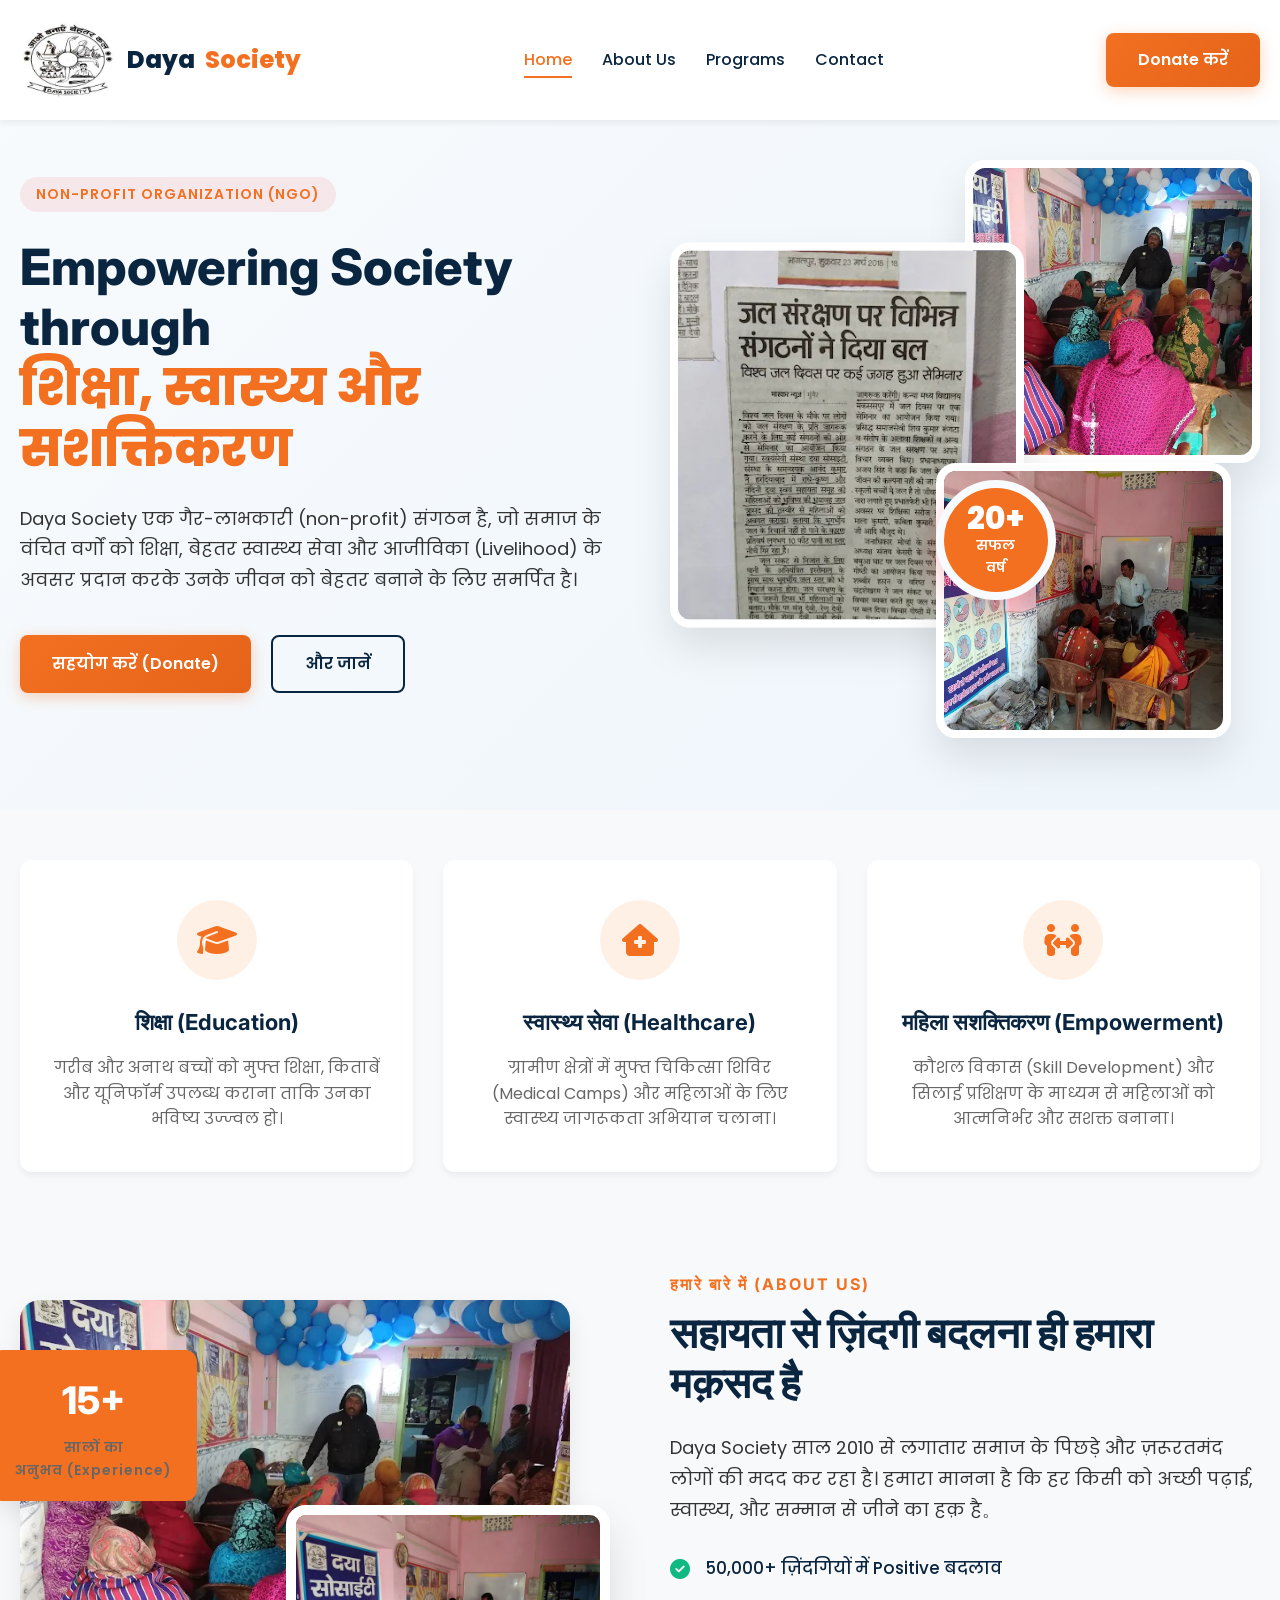
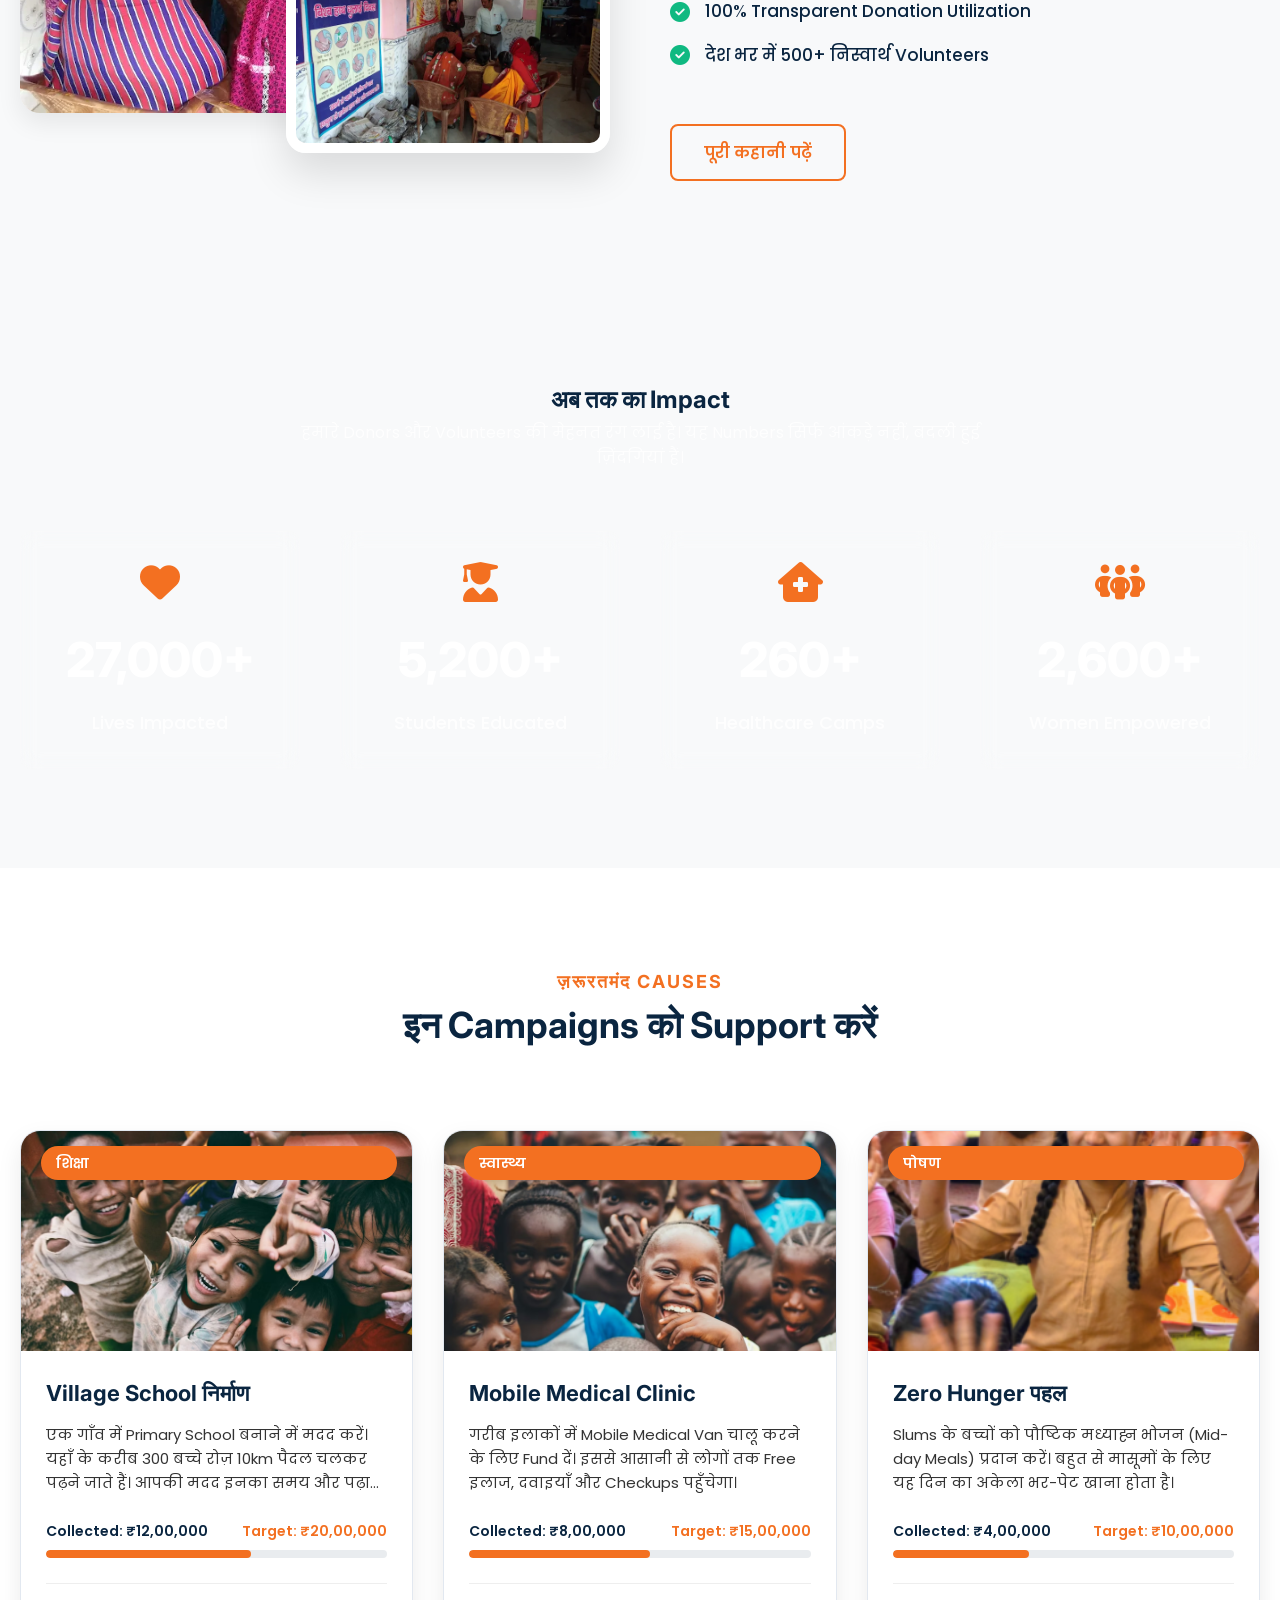
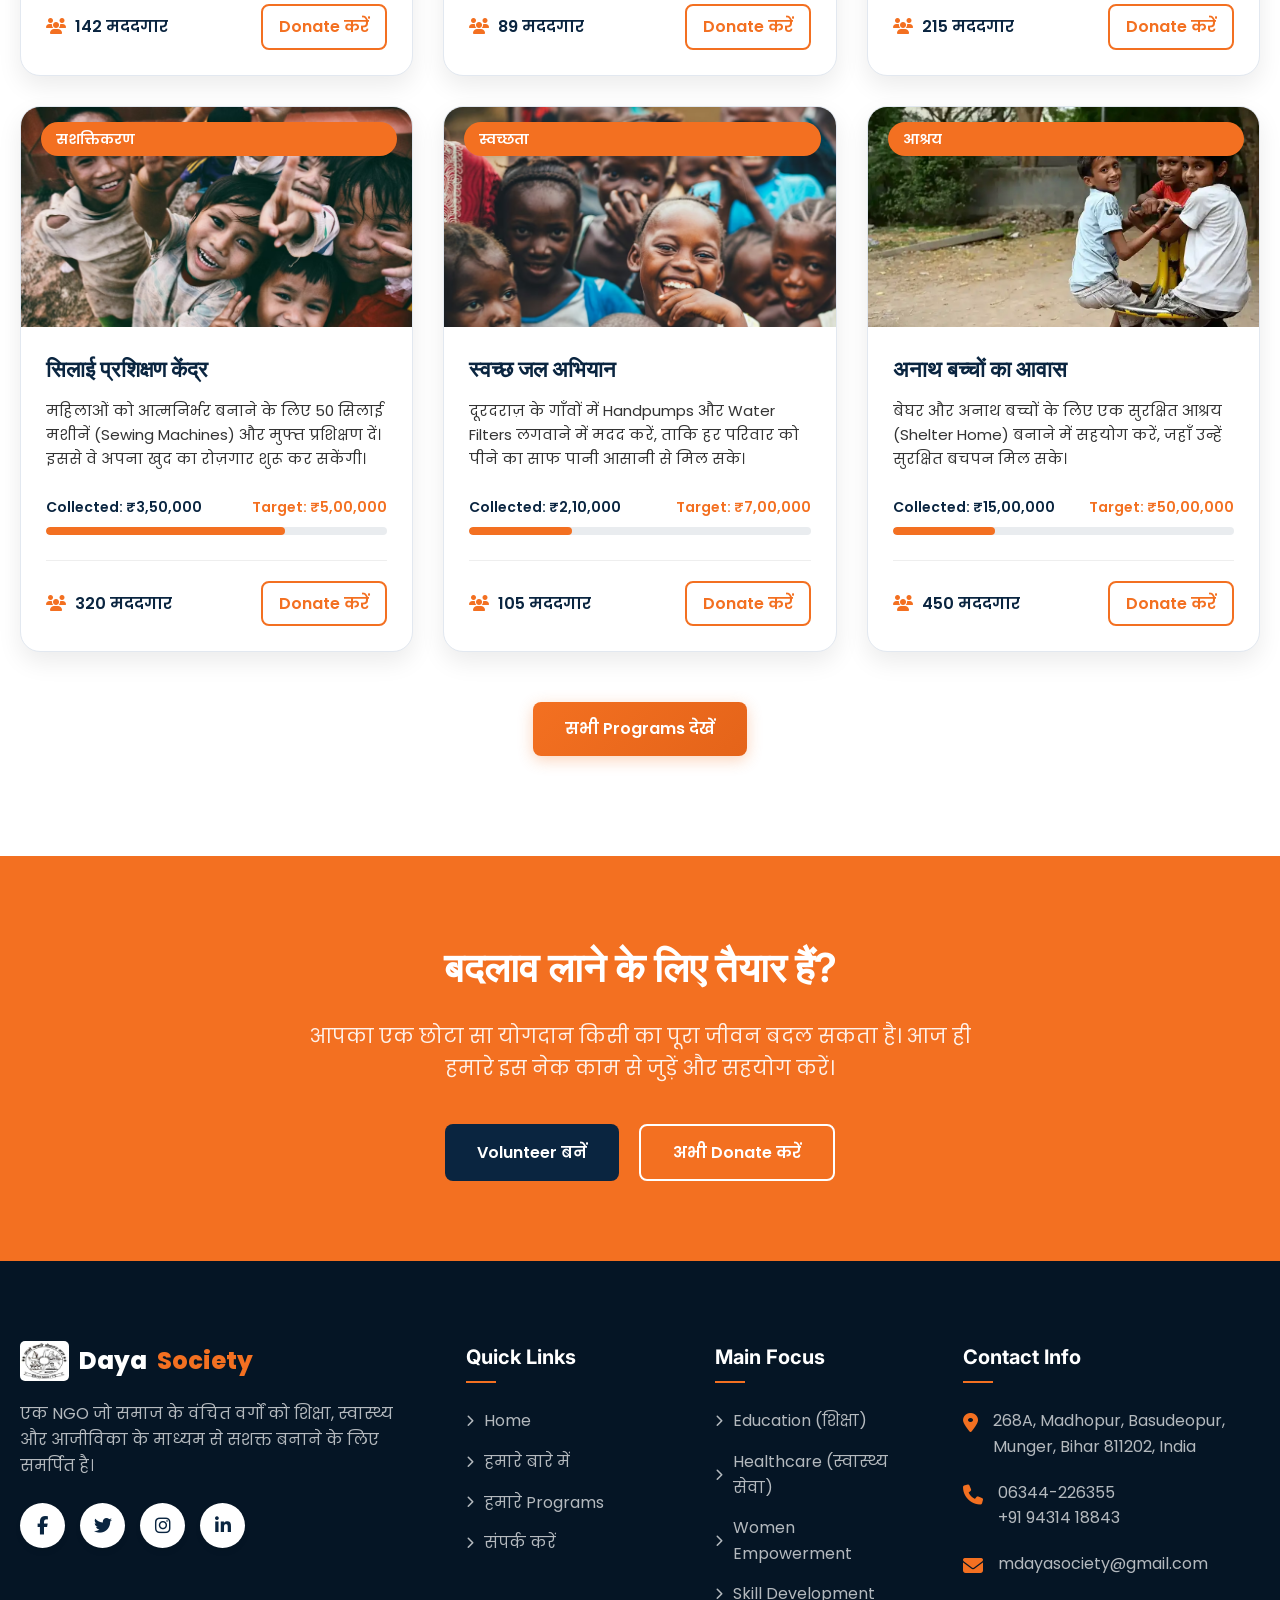
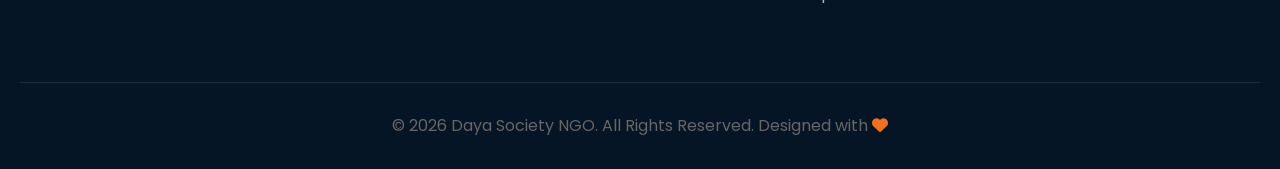
==== commit 95f4b405: "fix home url" ====
--- a/index.html
+++ b/index.html
@@ -16,13 +16,13 @@
     <!-- NAVBAR -->
     <nav class="navbar" id="navbar" style="margin-bottom: 300px;">
         <div class="container">
-            <a href="ngo.html" class="logo">
+            <a href="index.html" class="logo">
                 <img src="images/logo.jfif" alt="Daya Society Logo" style="height: 80px; border-radius: 5px;">
                 Daya<span>Society</span>
             </a>
 
             <div class="nav-links" id="navLinks">
-                <a href="ngo.html" class="nav-link active">Home</a>
+                <a href="index.html" class="nav-link active">Home</a>
                 <a href="about.html" class="nav-link">About Us</a>
                 <a href="programs.html" class="nav-link">Programs</a>
                 <a href="contact.html" class="nav-link">Contact</a>
@@ -364,7 +364,7 @@
         <div class="container">
             <div class="footer-grid">
                 <div class="footer-brand">
-                    <a href="ngo.html" class="logo">
+                    <a href="index.html" class="logo">
                         <img src="images/logo.jfif" alt="Daya Society Logo" style="height: 40px; border-radius: 5px;">
                         Daya<span>Society</span>
                     </a>
@@ -381,7 +381,7 @@
                 <div class="footer-widget">
                     <h4 class="footer-title">Quick Links</h4>
                     <ul class="footer-links">
-                        <li><a href="ngo.html"><i class="fa-solid fa-chevron-right"></i> Home</a></li>
+                        <li><a href="index.html"><i class="fa-solid fa-chevron-right"></i> Home</a></li>
                         <li><a href="about.html"><i class="fa-solid fa-chevron-right"></i> हमारे बारे में</a></li>
                         <li><a href="programs.html"><i class="fa-solid fa-chevron-right"></i> हमारे Programs</a></li>
                         <li><a href="contact.html"><i class="fa-solid fa-chevron-right"></i> संपर्क करें</a></li>
